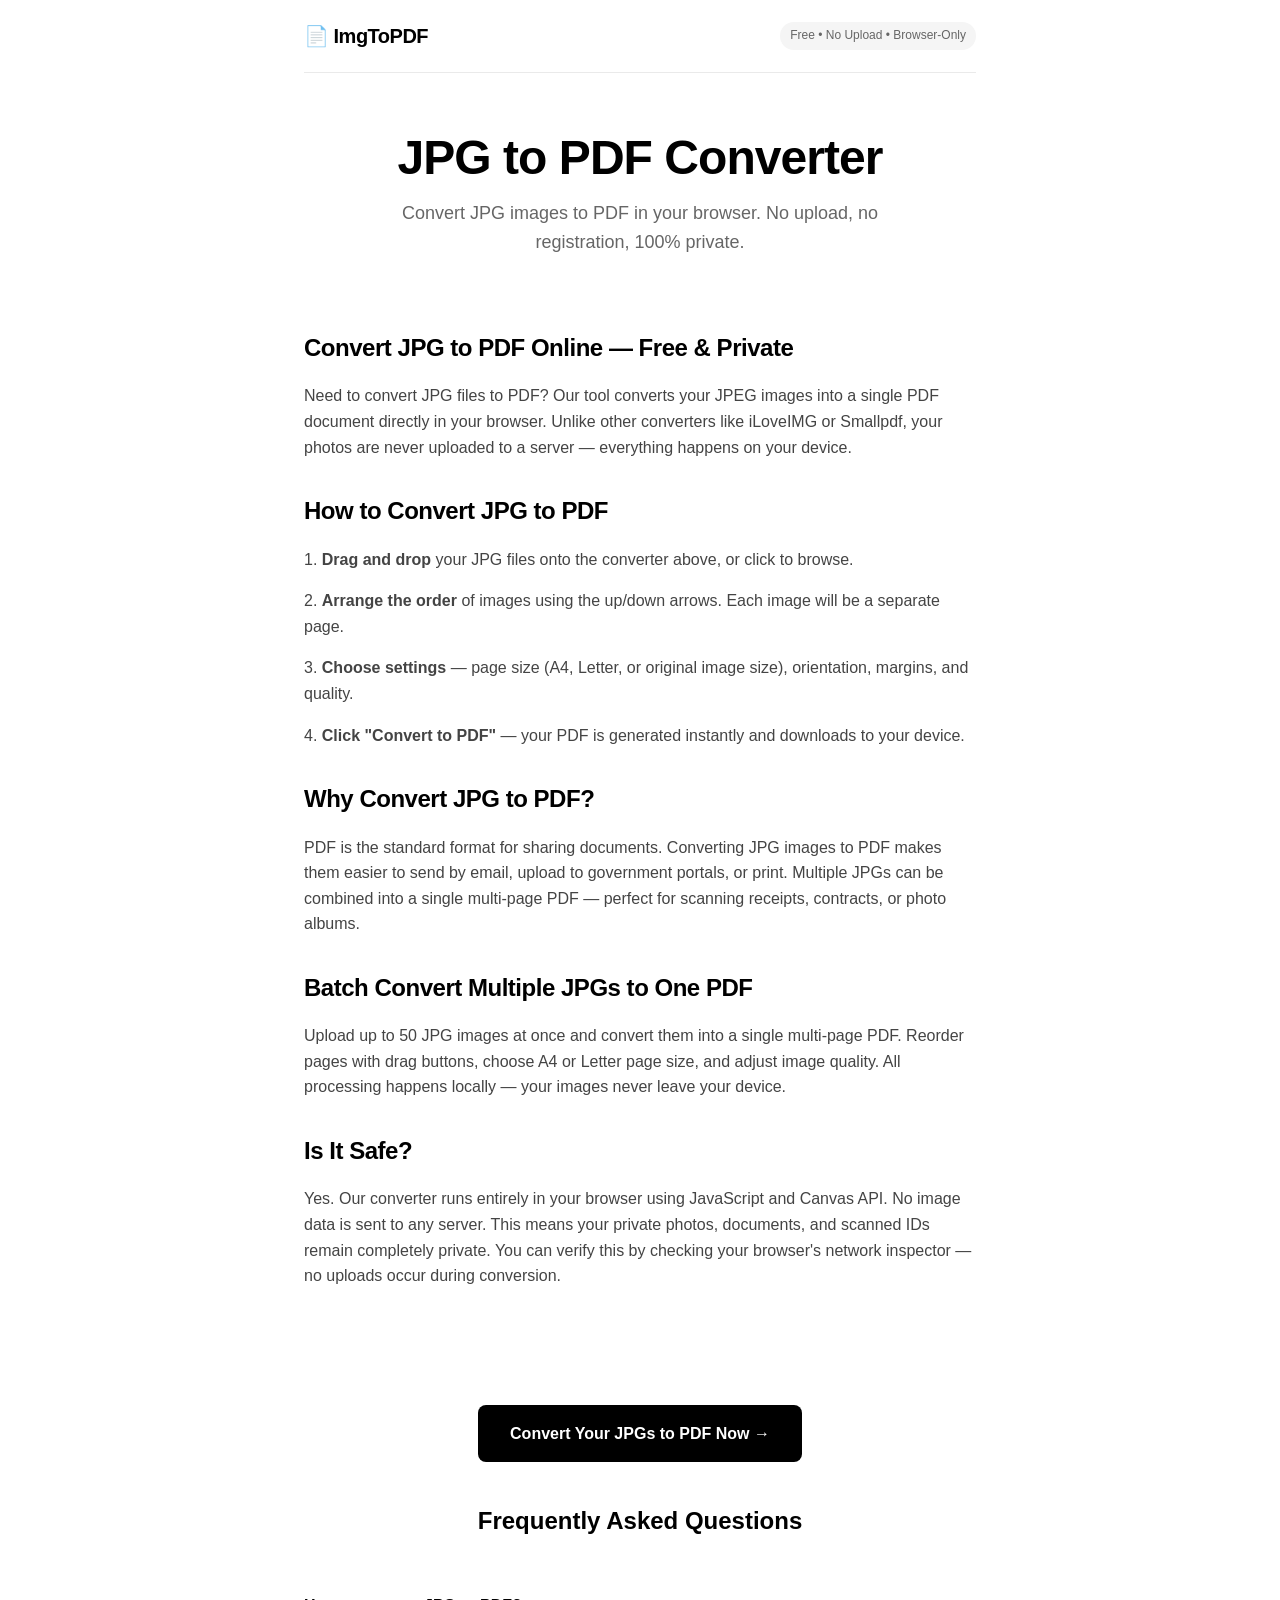
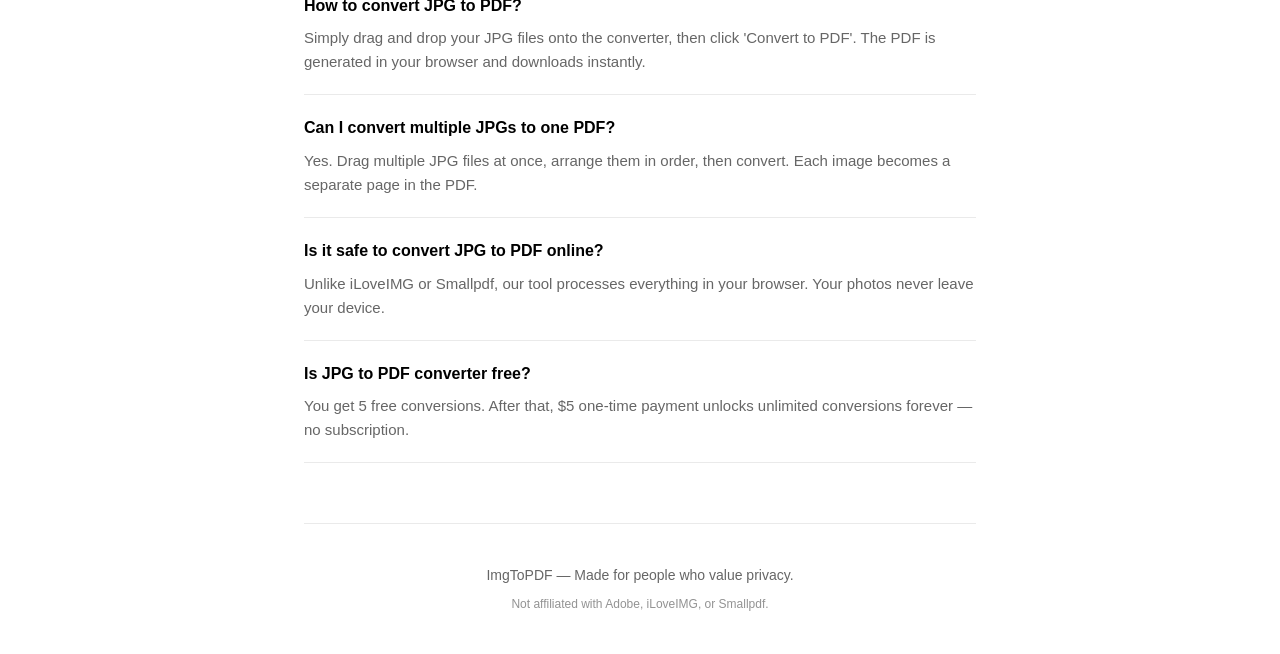
==== jpg-to-pdf.html @ 0465bdff "SEO landing page: jpg-to-pdf.html" ====
<!DOCTYPE html>
<html lang="en">
<head>
    <meta charset="UTF-8">
    <meta name="viewport" content="width=device-width, initial-scale=1.0">
    <title>JPG to PDF — Convert JPG to PDF Online Free (No Upload)</title>
    <meta name="description" content="Convert JPG to PDF online for free. 100% browser-side — your photos never leave your device. Batch convert multiple JPGs into one PDF. No registration, no watermark.">
    <link rel="icon" href="data:image/svg+xml,%3Csvg xmlns='http://www.w3.org/2000/svg' viewBox='0 0 100 100'%3E%3Ctext y='.9em' font-size='90'%3E📄%3C/text%3E%3C/svg%3E">
    <link rel="canonical" href="https://imgtopdf.app/jpg-to-pdf">
    <meta property="og:title" content="JPG to PDF — Convert JPG to PDF Online Free">
    <meta property="og:description" content="Convert JPG to PDF online. 100% browser-side, no upload, no registration.">
    <script type="application/ld+json">
    {
        "@context": "https://schema.org",
        "@type": "FAQPage",
        "mainEntity": [
            {
                "@type": "Question",
                "name": "How to convert JPG to PDF?",
                "acceptedAnswer": { "@type": "Answer", "text": "Simply drag and drop your JPG files onto the converter, then click 'Convert to PDF'. The PDF is generated in your browser and downloads instantly. No upload to any server." }
            },
            {
                "@type": "Question",
                "name": "Can I convert multiple JPGs to one PDF?",
                "acceptedAnswer": { "@type": "Answer", "text": "Yes. Drag multiple JPG files at once, arrange them in the desired order using the up/down arrows, then convert. Each image becomes a separate page in the PDF." }
            },
            {
                "@type": "Question",
                "name": "Is it safe to convert JPG to PDF online?",
                "acceptedAnswer": { "@type": "Answer", "text": "Unlike iLoveIMG or Smallpdf, our tool processes everything in your browser. Your photos never leave your device — no upload, no server processing, no data collection." }
            },
            {
                "@type": "Question",
                "name": "Is JPG to PDF converter free?",
                "acceptedAnswer": { "@type": "Answer", "text": "Yes, you get 5 free conversions. After that, a one-time $5 payment unlocks unlimited conversions forever — no subscription, no recurring charges." }
            }
        ]
    }
    </script>
    <script type="application/ld+json">
    {
        "@context": "https://schema.org",
        "@type": "HowTo",
        "name": "Convert JPG to PDF",
        "step": [
            { "@type": "HowToStep", "name": "Upload JPG files", "text": "Drag and drop your JPG files onto the converter, or click to select them from your device." },
            { "@type": "HowToStep", "name": "Arrange order", "text": "Use the up and down arrows to reorder images. Each image will become a page in the PDF." },
            { "@type": "HowToStep", "name": "Choose settings", "text": "Select page size (A4, Letter, or Original), orientation, margin, and image quality." },
            { "@type": "HowToStep", "name": "Convert and download", "text": "Click 'Convert to PDF'. The file is generated in your browser and downloads instantly." }
        ]
    }
    </script>
    <style>
        *{margin:0;padding:0;box-sizing:border-box}
        body{font-family:'Geist','Inter',-apple-system,BlinkMacSystemFont,sans-serif;background:#fff;color:#000;line-height:1.6;-webkit-font-smoothing:antialiased}
        .container{max-width:720px;margin:0 auto;padding:0 24px}
        .header{display:flex;align-items:center;justify-content:space-between;padding:20px 0;border-bottom:1px solid #eaeaea}
        .logo{font-size:20px;font-weight:600;letter-spacing:-0.5px}
        .badge{font-size:12px;color:#666;background:#f5f5f5;padding:4px 10px;border-radius:20px;font-weight:500}
        .hero{text-align:center;padding:60px 0 40px}
        .hero h1{font-size:clamp(2rem,5vw,3rem);font-weight:700;line-height:1.05;letter-spacing:-0.02em;margin-bottom:16px}
        .hero p{font-size:18px;color:#666;max-width:500px;margin:0 auto}
        .content{padding:0 0 60px}
        .content h2{font-size:24px;font-weight:700;letter-spacing:-0.02em;margin:32px 0 16px}
        .content p{font-size:16px;color:#444;margin-bottom:16px}
        .cta{text-align:center;padding:40px 0}
        .cta a{display:inline-block;padding:16px 32px;background:#000;color:#fff;text-decoration:none;border-radius:8px;font-size:16px;font-weight:600;transition:all 0.2s;-webkit-tap-highlight-color:transparent}
        .cta a:hover{transform:translateY(-1px);box-shadow:0 4px 16px rgba(0,0,0,0.12)}
        .cta a:active{transform:scale(0.97);transition:transform 0.1s ease-out}
        .faq{margin-bottom:60px}
        .faq h2{font-size:24px;font-weight:700;text-align:center;margin-bottom:32px}
        .faq-item{border-bottom:1px solid #eaeaea;padding:20px 0}
        .faq-item h3{font-size:16px;font-weight:600;margin-bottom:8px}
        .faq-item p{font-size:15px;color:#666}
        .footer{text-align:center;padding:40px 0;border-top:1px solid #eaeaea;color:#666;font-size:14px}
        @media(max-width:640px){.container{padding:0 16px}.hero h1{font-size:28px}.hero p{font-size:16px}}
    </style>
</head>
<body>
    <div class="container">
        <header class="header">
            <div class="logo">📄 ImgToPDF</div>
            <div class="badge">Free • No Upload • Browser-Only</div>
        </header>

        <section class="hero">
            <h1>JPG to PDF Converter</h1>
            <p>Convert JPG images to PDF in your browser. No upload, no registration, 100% private.</p>
        </section>

        <section class="content">
            <h2>Convert JPG to PDF Online — Free & Private</h2>
            <p>Need to convert JPG files to PDF? Our tool converts your JPEG images into a single PDF document directly in your browser. Unlike other converters like iLoveIMG or Smallpdf, your photos are never uploaded to a server — everything happens on your device.</p>

            <h2>How to Convert JPG to PDF</h2>
            <p>1. <strong>Drag and drop</strong> your JPG files onto the converter above, or click to browse.</p>
            <p>2. <strong>Arrange the order</strong> of images using the up/down arrows. Each image will be a separate page.</p>
            <p>3. <strong>Choose settings</strong> — page size (A4, Letter, or original image size), orientation, margins, and quality.</p>
            <p>4. <strong>Click "Convert to PDF"</strong> — your PDF is generated instantly and downloads to your device.</p>

            <h2>Why Convert JPG to PDF?</h2>
            <p>PDF is the standard format for sharing documents. Converting JPG images to PDF makes them easier to send by email, upload to government portals, or print. Multiple JPGs can be combined into a single multi-page PDF — perfect for scanning receipts, contracts, or photo albums.</p>

            <h2>Batch Convert Multiple JPGs to One PDF</h2>
            <p>Upload up to 50 JPG images at once and convert them into a single multi-page PDF. Reorder pages with drag buttons, choose A4 or Letter page size, and adjust image quality. All processing happens locally — your images never leave your device.</p>

            <h2>Is It Safe?</h2>
            <p>Yes. Our converter runs entirely in your browser using JavaScript and Canvas API. No image data is sent to any server. This means your private photos, documents, and scanned IDs remain completely private. You can verify this by checking your browser's network inspector — no uploads occur during conversion.</p>
        </section>

        <div class="cta">
            <a href="https://imgtopdf.app/">Convert Your JPGs to PDF Now →</a>
        </div>

        <section class="faq">
            <h2>Frequently Asked Questions</h2>
            <div class="faq-item">
                <h3>How to convert JPG to PDF?</h3>
                <p>Simply drag and drop your JPG files onto the converter, then click 'Convert to PDF'. The PDF is generated in your browser and downloads instantly.</p>
            </div>
            <div class="faq-item">
                <h3>Can I convert multiple JPGs to one PDF?</h3>
                <p>Yes. Drag multiple JPG files at once, arrange them in order, then convert. Each image becomes a separate page in the PDF.</p>
            </div>
            <div class="faq-item">
                <h3>Is it safe to convert JPG to PDF online?</h3>
                <p>Unlike iLoveIMG or Smallpdf, our tool processes everything in your browser. Your photos never leave your device.</p>
            </div>
            <div class="faq-item">
                <h3>Is JPG to PDF converter free?</h3>
                <p>You get 5 free conversions. After that, $5 one-time payment unlocks unlimited conversions forever — no subscription.</p>
            </div>
        </section>

        <footer class="footer">
            <p>ImgToPDF — Made for people who value privacy.</p>
            <p style="font-size:12px;margin-top:8px;opacity:0.7">Not affiliated with Adobe, iLoveIMG, or Smallpdf.</p>
        </footer>
    </div>
</body>
</html>
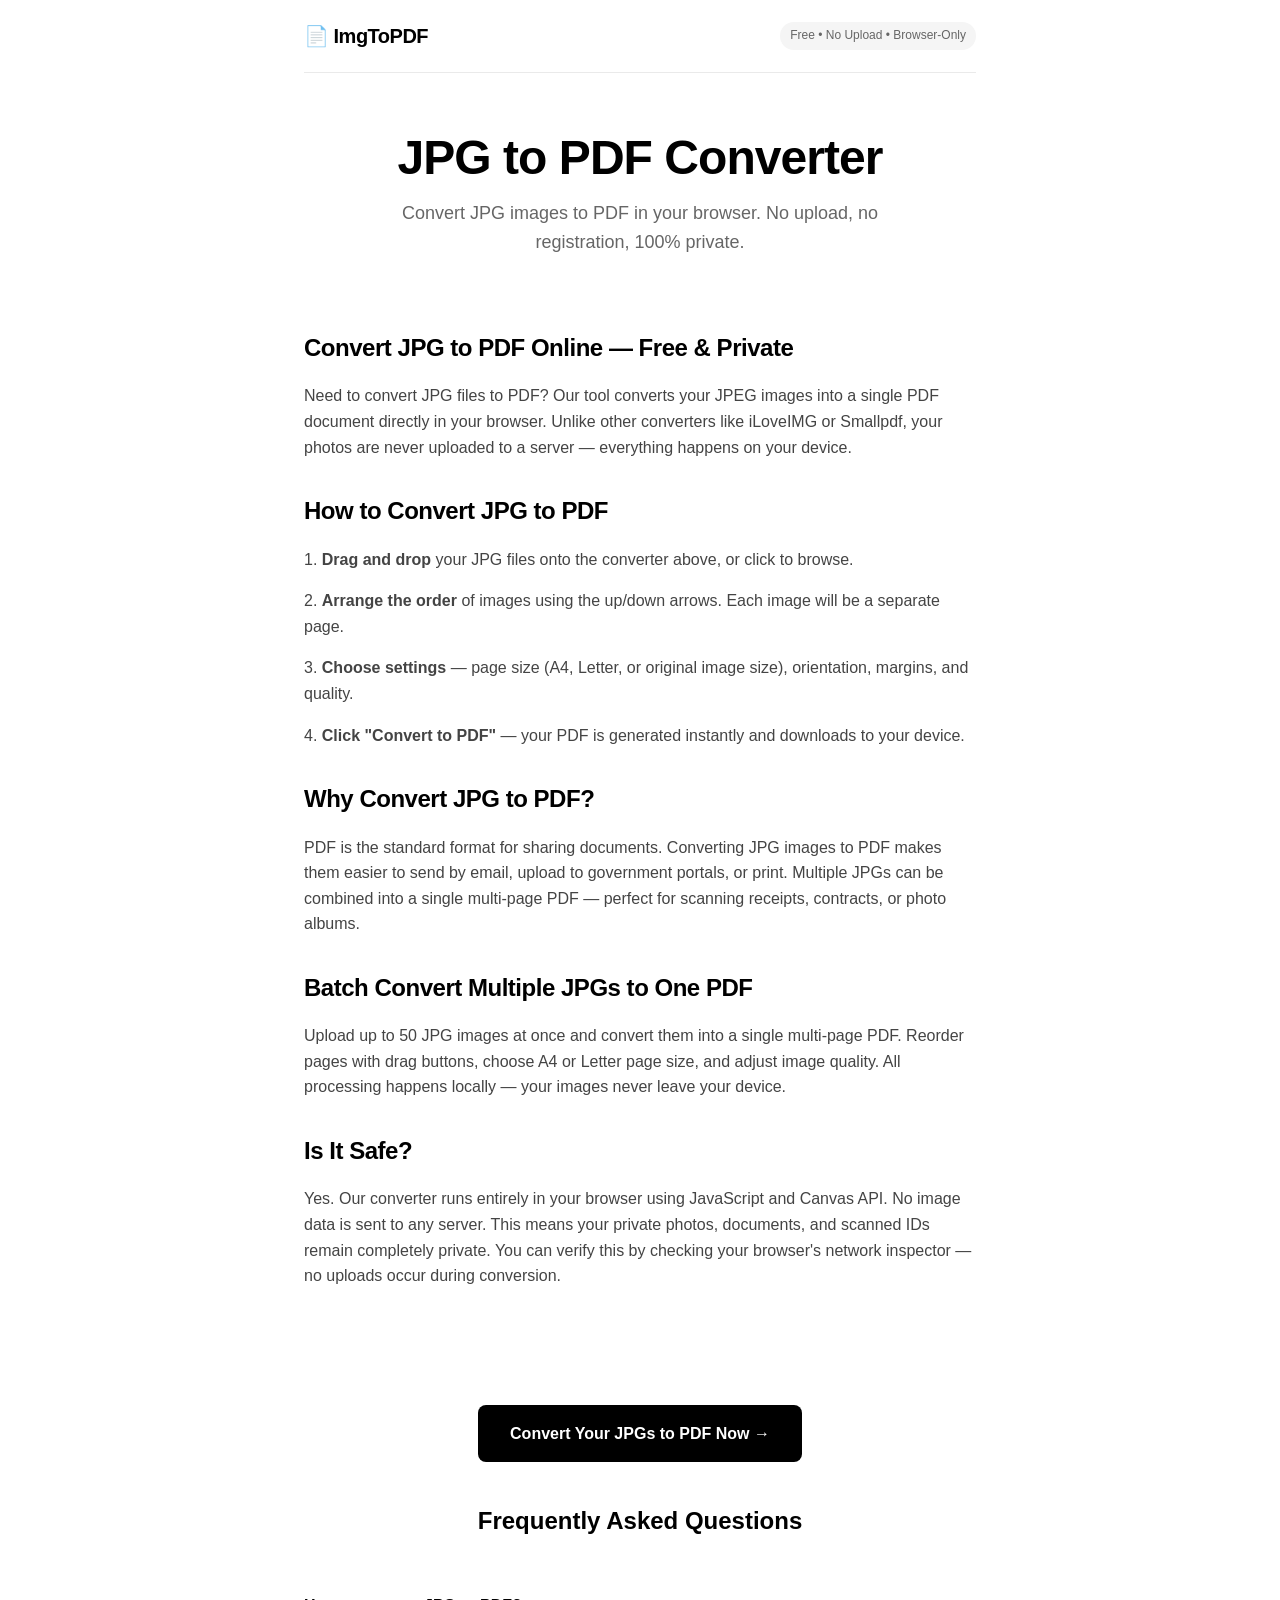
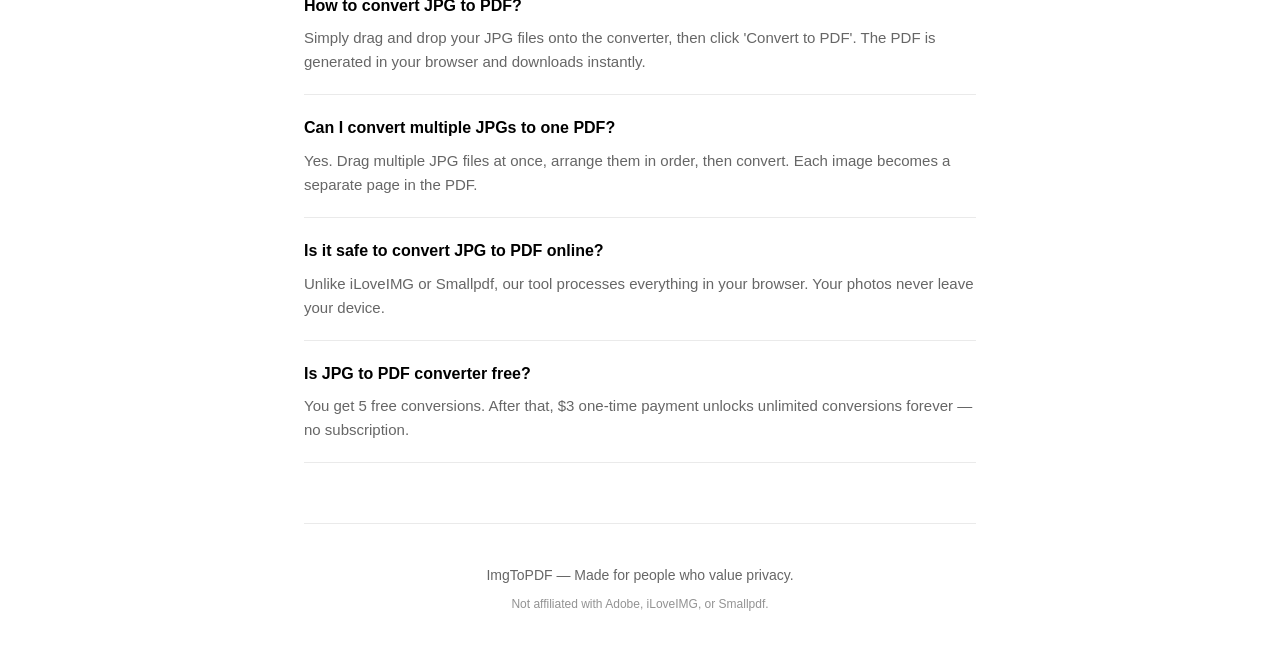
==== commit 9b556815: "Update price: $5 → $3 (jpg-to-pdf.html)" ====
--- a/jpg-to-pdf.html
+++ b/jpg-to-pdf.html
@@ -32,7 +32,7 @@
             {
                 "@type": "Question",
                 "name": "Is JPG to PDF converter free?",
-                "acceptedAnswer": { "@type": "Answer", "text": "Yes, you get 5 free conversions. After that, a one-time $5 payment unlocks unlimited conversions forever — no subscription, no recurring charges." }
+                "acceptedAnswer": { "@type": "Answer", "text": "Yes, you get 5 free conversions. After that, a one-time $3 payment unlocks unlimited conversions forever — no subscription, no recurring charges." }
             }
         ]
     }
@@ -128,7 +128,7 @@
             </div>
             <div class="faq-item">
                 <h3>Is JPG to PDF converter free?</h3>
-                <p>You get 5 free conversions. After that, $5 one-time payment unlocks unlimited conversions forever — no subscription.</p>
+                <p>You get 5 free conversions. After that, $3 one-time payment unlocks unlimited conversions forever — no subscription.</p>
             </div>
         </section>
 
